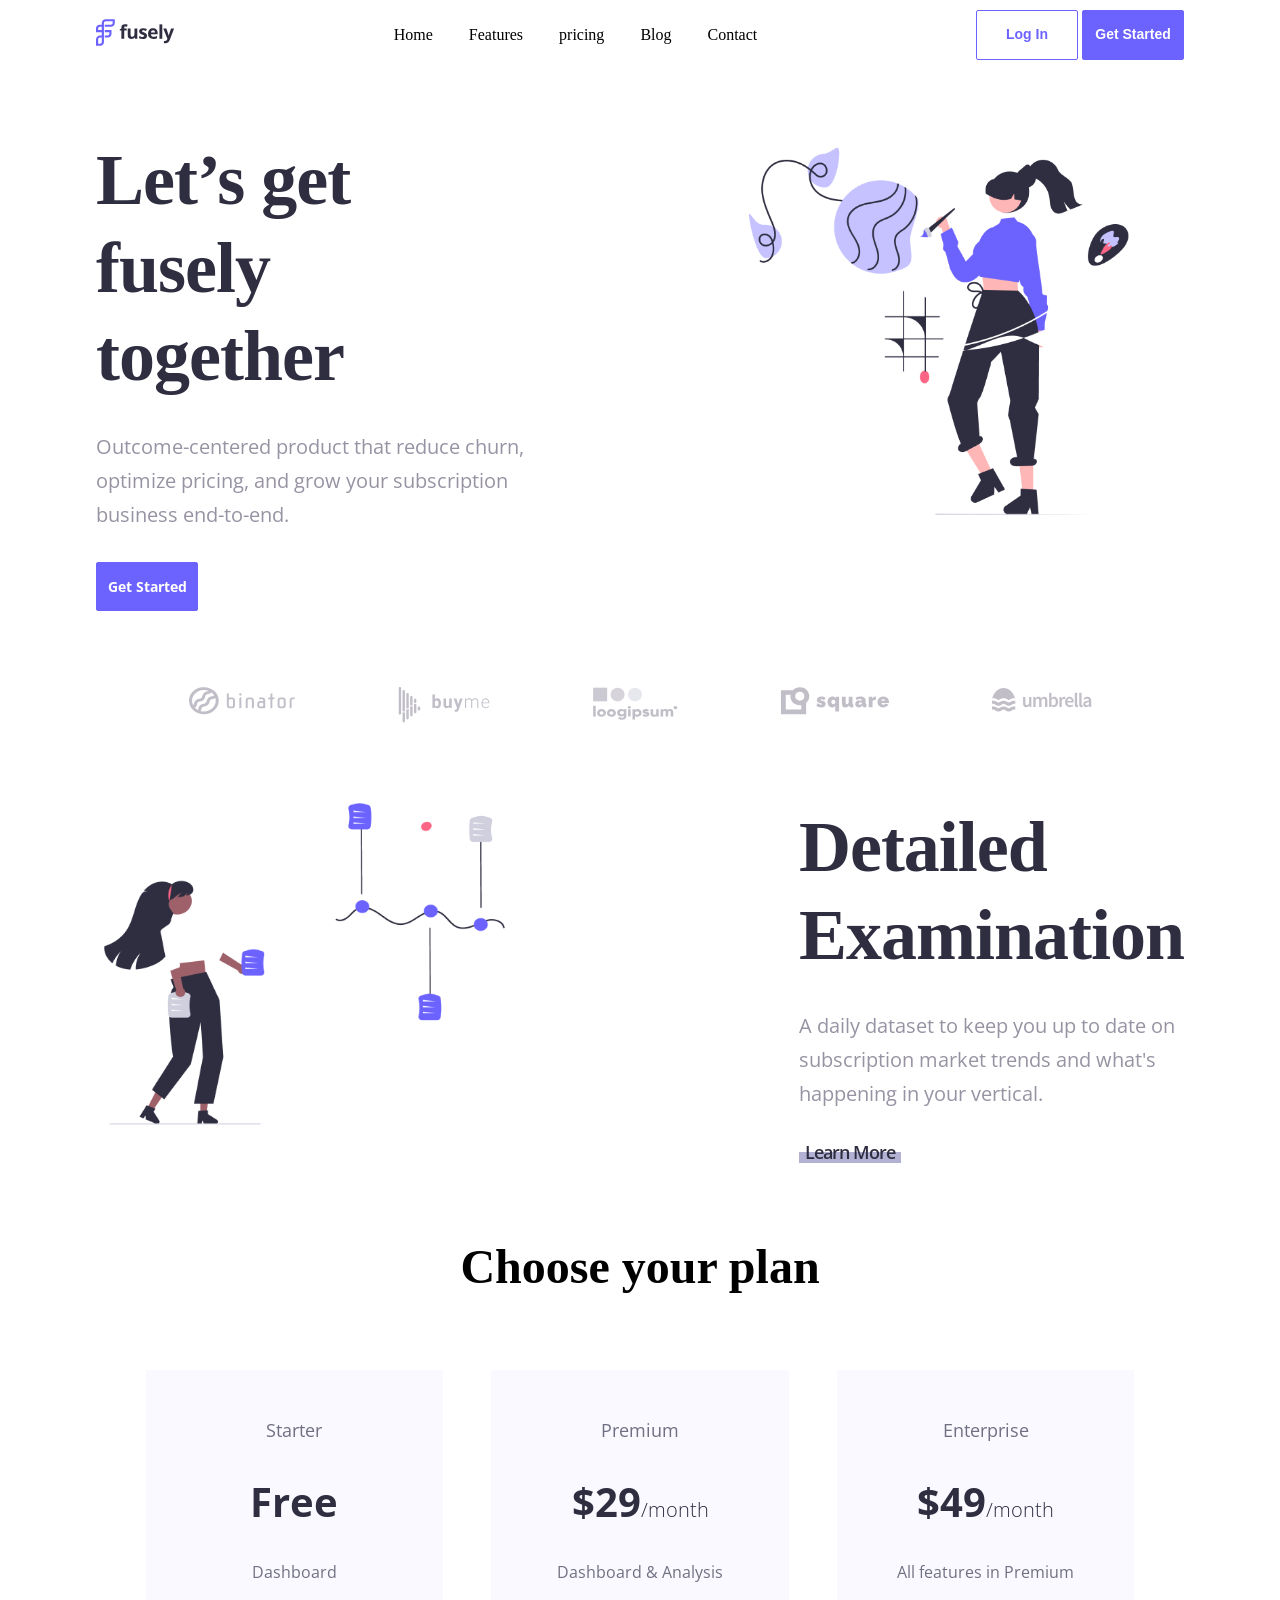
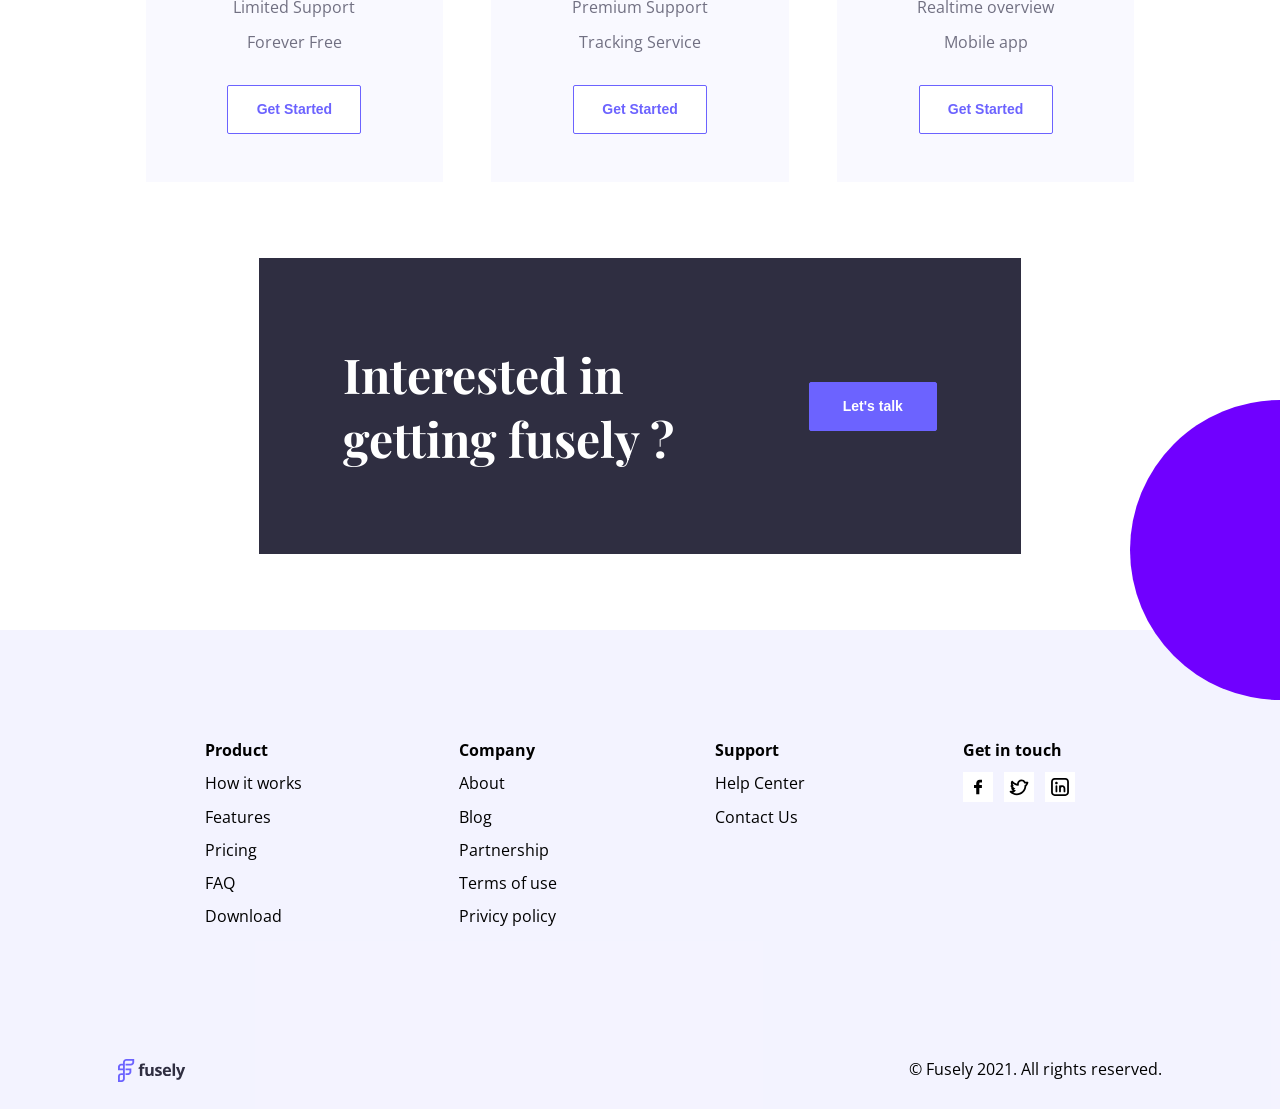
==== markup.html @ 95446237 "Fusely" ====
<!DOCTYPE html>
<html lang="en">
  <head>
    <meta charset="UTF-8" />
    <meta http-equiv="X-UA-Compatible" content="IE=edge" />
    <meta name="viewport" content="width=device-width, initial-scale=1.0" />
    <link rel="stylesheet" href="styles/style.css" />
    <link
      rel="stylesheet"
      href="https://fonts.googleapis.com/css?family=Playfair+Display"
    />
    <link
      href="https://fonts.googleapis.com/css?family=Open+Sans"
      rel="stylesheet"
    />
    <title>Document</title>
  </head>
  <body>
    <header class="container">
      <div class="row space-between align-center">
        <div>
          <img src="./src/img/Logo.svg" />
        </div>
        <nav>
          <ul class="nav_link desktop">
            <li>Home</li>
            <li>Features</li>
            <li>pricing</li>
            <li>Blog</li>
            <li>Contact</li>
          </ul>
        </nav>
        <div class="btn_container desktop">
          <button class="secondary_btn">Log In</button>
          <button class="primary_btn">Get Started</button>
        </div>
        <div class="box column burger">
          <div class="line"></div>
          <div class="line"></div>
          <div class="line"></div>
        </div>
      </div>
    </header>
    <section class="mt-76">
      <div class="container">
        <div class="row space-between">
          <div class="banner_content_wrapper">
            <h1 class="desktop">
              Let’s get <br />
              fusely <br />
              together
            </h1>

            <h1 class="ipad">Let’s get fusely together</h1>
            <p>
              Outcome-centered product that reduce churn,<br />
              optimize pricing, and grow your subscription<br />
              business end-to-end.
            </p>
            <button class="primary_btn sans">Get Started</button>
          </div>
          <div class="banner_img_wrapper">
            <img src="./src/img/Group 36.png" alt="" />
          </div>
        </div>
      </div>
    </section>
    <section class="mt-76">
      <div class="container">
        <div class="row clients">
          <div>
            <img src="./src/img/binator logo.svg" alt="" />
          </div>
          <div>
            <img src="./src/img/buyme logo.svg" alt="" />
          </div>
          <div>
            <img src="./src/img/loogipsum logo.svg" alt="" />
          </div>
          <div>
            <img src="./src/img/square logo.svg" alt="" />
          </div>
          <div>
            <img src="./src/img/umbrella logo.svg" alt="" />
          </div>
        </div>
      </div>
    </section>
    <section class="mt-76">
      <div class="container">
        <div class="row space-between reverse">
          <div class="banner_content_wrapper kak h1_ipad">
            <h1 class="desktop">
              Detailed<br />
              Examination
            </h1>

            <h1 class="ipad">Detailed Examination</h1>
            <p class="desktop">
              A daily dataset to keep you up to date on <br />subscription
              market trends and what's <br />happening in your vertical.
            </p>

            <p class="ipad">
              A daily dataset to keep you up to date on subscription market
              trends and what's happening in your vertical.
            </p>
            <button class="more sans">Learn More</button>
          </div>
          <div class="image_wrapper_2">
            <img src="./src/img/Section Image.png" alt="" />
          </div>
        </div>
      </div>
    </section>

    <section id="fourth" class="mt-76">
      <div class="container">
        <center>
          <h1 class="choose">Choose your plan</h1>
        </center>

        <div class="cards sans centering row mt-76">
          <div class="element centering column">
            <p>Starter</p>
            <h1>Free</h1>

            <div class="column">
              <p>Dashboard</p>
              <p>Limited Support</p>
              <p>Forever Free</p>
            </div>

            <button class="secondary_btn">Get Started</button>
          </div>

          <div class="element centering column">
            <p>Premium</p>
            <h1>$29<span>/month</span></h1>
            <div class="column">
              <p>Dashboard & Analysis</p>
              <p>Premium Support</p>
              <p>Tracking Service</p>
            </div>
            <button class="secondary_btn">Get Started</button>
          </div>

          <div class="element centering column">
            <p>Enterprise</p>
            <h1>$49<span>/month</span></h1>
            <div class="column">
              <p>All features in Premium</p>
              <p>Realtime overview</p>
              <p>Mobile app</p>
            </div>
            <button class="secondary_btn">Get Started</button>
          </div>
        </div>
      </div>
    </section>

    <section class="mt-76" id="blog">
      <div class="container">
        <div class="blog-row row centering">
          <h1>From our blog</h1>
          <button class="secondary_btn">Let's talk</button>
        </div>
        <div class="mt-76 blog-column column sans">
          <div class="row nowrap">
            <img src="/src/img/blog1.png" alt="" />

            <div class="column">
              <h2>What’s Fusely?</h2>

              <p>
                A brand new company, created for everyone. This article will
                help you understand what "fusely" stands for.
              </p>
              <button class="more">Read More</button>
            </div>
          </div>
          <div class="row nowrap">
            <img src="/src/img/blog2.png" alt="" />

            <div class="column">
              <h2>What’s Fusely?</h2>

              <p>
                A brand new company, created for everyone. This article will
                help you understand what "fusely" stands for.
              </p>
              <button class="more">Read More</button>
            </div>
          </div>
          <div class="row nowrap">
            <img src="/src/img/blog3.png" alt="" />

            <div class="column">
              <h2>What’s Fusely?</h2>

              <p>
                A brand new company, created for everyone. This article will
                help you understand what "fusely" stands for.
              </p>
              <button class="more">Read More</button>
            </div>
          </div>
        </div>
      </div>
    </section>

    <section class="mt-76">
      <div class="container ipad_container">
        <div class="centering row last">
          <h1>
            Interested in <br />
            getting fusely ?
          </h1>
          <button class="primary_btn">Let's talk</button>
        </div>
      </div>
    </section>

    <footer class="mt-76 sans ipad_footer">
      <div class="container">
        <div class="footer_info centering row">
          <div class="inform column">
            <strong>Product</strong>
            <a>How it works</a>
            <a>Features</a>
            <a>Pricing</a>
            <a>FAQ</a>
            <a>Download</a>
          </div>

          <div class="inform column">
            <strong>Company</strong>
            <a>About</a>
            <a>Blog</a>
            <a>Partnership</a>
            <a>Terms of use</a>
            <a>Privicy policy</a>
          </div>

          <div class="flex_start inform column">
            <strong>Support</strong>
            <a>Help Center</a>
            <a>Contact Us</a>
          </div>
          <div class="flex_start inform column">
            <strong>Get in touch</strong>

            <div class="row weblinks">
              <a>
                <img
                  class="footer-logo"
                  height="30px"
                  Bgcolor="lightblue"
                  src="./src/img/facebook-svgrepo-com.svg"
                  alt=""
                />
              </a>
              <a>
                <img
                  class="footer-logo"
                  height="30px"
                  src="./src/img/twitter-svgrepo-com (2).svg"
                  alt=""
                />
              </a>

              <a>
                <img
                  class="footer-logo"
                  height="30px"
                  src="./src/img/linkedin-svgrepo-com.svg"
                  alt=""
                />
              </a>
            </div>
          </div>
        </div>
        <div class="deep_footer sans row">
          <div class="last-left">
            <img height="25" src="./src/img/Logo.svg" />
          </div>

          <p class="last-right">© Fusely 2021. All rights reserved.</p>
        </div>
      </div>
      <div class="blue-circle"></div>
    </footer>
  </body>
</html>
---- styles/style.css ----
* {
  margin: 0;
  padding: 0;
}
body {
  padding-top: 10px;
}
img {
  width: 100%;
}
.container {
  width: 85%;
  margin: 0 auto;
}
.sans {
  font-family: "Open Sans", sans-serif;
}
.row {
  display: flex;
  flex-wrap: wrap;
}

.column {
  display: flex;
  flex-direction: column;
}
.mt-76 {
  margin-top: 4.75rem;
}
.space-between {
  justify-content: space-between;
}
.align-center {
  align-items: center;
}
.nav_link {
  list-style: none;
  display: flex;
  gap: 2.25rem;
}

li {
  position: relative;
}

li:hover::after {
  position: absolute;
  content: "";
  width: 100%;
  height: 0.25rem;
  background-color: #6c63ff;
  bottom: -0.625rem;
  left: 0;
}
.secondary_btn {
  width: 6.375rem;
  height: 3.1rem;
  border: 1px solid #6c63ff;
  border-radius: 2px;
  background-color: transparent;
  font-style: normal;
  font-weight: 700;
  font-size: 0.875rem;
  line-height: 1.1rem;
  text-align: center;
  color: #6c63ff;
}
.flex_start {
  align-self: flex-start;
}
.primary_btn {
  width: 6.375rem;
  height: 3.1rem;
  border: 1px solid #6c63ff;
  border-radius: 2px;
  background-color: #6c63ff;

  font-style: normal;
  font-weight: 700;
  font-size: 0.875rem;
  line-height: 1.1rem;
  text-align: center;
  color: white;
}
.banner_content_wrapper {
  display: flex;
  flex-direction: column;
  gap: 1.875rem;
}

.banner_content_wrapper h1 {
  font-style: normal;
  font-weight: 700;
  font-size: 4.5rem;
  line-height: 5.5rem;
  letter-spacing: -1px;
  color: #2f2e41;
}
.banner_content_wrapper p {
  font-family: "Open Sans", sans-serif;
  font-style: normal;
  font-weight: 400;
  font-size: 1.25rem;
  line-height: 2.125rem;
  color: #9893a3;
}
.clients {
  gap: 102px;
  justify-content: center;
}

.more {
  font-style: normal;
  font-weight: 600;
  font-size: 1.125rem;
  line-height: 1.25rem;
  letter-spacing: -1px;
  color: #2f2e41;
  background: rgb(255, 255, 255);
  width: 6.375rem;
  height: 1.375rem;
  border: none;
  background: linear-gradient(
    180deg,
    rgba(255, 255, 255, 1) 50%,
    rgba(74, 70, 151, 0.418) 50%
  );
}
.centering {
  align-items: center;
  justify-content: center;
}

.choose {
  font-style: Bold;
  font-size: 3rem;
}

.cards {
  gap: 3rem;
  font-style: normal;
  font-weight: 400;
  font-size: 1.125rem;
}

.element {
  gap: 2rem;
  width: 20%;
  padding: 3rem 2.5rem;
  background-color: rgba(236, 235, 255, 0.3);
  text-align: center;
  color: #717082;
}

.element h1 {
  font-size: 2.5rem;
  color: #2f2e41;
}

.element:hover {
  color: #ffffff;
  transform: scale(1.1);
  transition: transform 0.4s ease-in-out;
  background-color: rgba(108, 99, 255, 1);
  text-align: center;
}

.element:hover h1 {
  color: #ffffff;
}

.element h1 span {
  font-size: 20px;
  font-weight: 100;
}

.cards button {
  width: 8.375rem;
  color: #6c63ff;
  background-color: #ffffff;
}
.cards div div {
  gap: 0.8rem;
  font-size: 0.975rem;
}

.blog-row {
  font-family: "Playfair Display";
  justify-content: space-between;
}

.blog-row h1 {
  font-size: 4rem;
}
.blog-column {
  gap: 1.1rem;
}
.blog-column img {
  width: 50%;
}
.nowrap {
  flex-wrap: nowrap;
  gap: 27px;
}

.nowrap .column {
  gap: 1rem;
}
.nowrap h2 {
  font-size: 1.2rem;
  font-style: normal;
  color: #2f2e41;
}
.nowrap p {
  font-size: 1rem;
  font-weight: 400;
  font-style: normal;
  color: #9893a3;
}

.nowrap div {
  justify-content: center;
}
.last {
  box-sizing: border-box;
  width: 70%;
  background-color: rgba(47, 46, 65, 1);
  margin: 0 auto;
  justify-content: space-between;
  padding: 5.25rem;
}

.last h1 {
  font-family: "Playfair Display";
  font-size: 3rem;
  color: #ffffff;
}

.last button {
  width: 8rem;
}

footer {
  width: 100%;
  background-color: rgba(236, 235, 255, 0.6);
  position: relative;
}
.footer_info {
  padding: 10%;
  justify-content: space-between;
}

.inform {
  gap: 0.7rem;
}

.deep_footer {
  justify-content: space-between;
  padding: 2%;
}

.blue-circle {
  position: absolute;
  width: 240px;
  height: 240px;
  background-color: rgba(112, 0, 255, 1);
  top: -230px;
  right: 0;
  width: 150px;
  height: 300px;
  border-radius: 150px 0 0 150px;
}

.ipad,
.burger,
#blog {
  display: none;
}

.box {
  gap: 3px;
  width: 25px;
  height: 20px;
}
.line {
  width: 25px;
  height: 3px;
  background-color: #6c63ff;
  border-radius: 1px;
}

.image_wrapper_2 {
  order: -1;
  width: 40%;
}

.banner_img_wrapper {
  width: 40%;
}

.inform img {
  background-color: white;
}
.weblinks {
  gap: 0.7rem;
}

@media only screen and (max-width: 850px) {
  .banner_content_wrapper {
    order: -2;
  }
  .image_wrapper_2,
  .banner_img_wrapper {
    width: unset;
  }
  .ipad_container,
  .last {
    width: 100%;
  }

  .last h1 {
    font-size: 2rem;
  }

  .ipad_footer {
    margin-top: 0;
  }
  .cards {
    flex-direction: column;
    align-items: center;
    justify-content: center;
  }
  .element {
    width: 80%;
  }

  .blue-circle {
    display: none;
  }
}
@media only screen and (max-width: 791px) {
  .desktop {
    display: none;
  }

  .ipad,
  #blog {
    display: block;
  }

  .burger {
    display: flex;
  }
  .banner_content_wrapper h1 {
    font-style: normal;
    font-weight: 700;
    font-size: 3.5rem;
    line-height: 3rem;
    letter-spacing: -1px;
    color: #2f2e41;
  }
  .h1_ipad h1 {
    font-size: 3rem;
  }

  .clients {
    gap: 1rem;
  }
}

@media only screen and (max-width: 620px) {
  .last {
    flex-direction: column;
    gap: 30px;
  }

  .last button {
    width: 10rem;
  }

  .footer_info {
    display: grid;
    grid-template-columns: repeat(2, 1fr);
    grid-gap: 25px;
  }

  .blog-row,
  .nowrap {
    flex-direction: column;
  }
  .nowrap img {
    width: 100%;
  }
  .blog-row h1 {
    font-size: 2.8rem;
  }
}
@media only screen and (max-width: 345px) {
  .element {
    width: 70%;
  }
  .banner_content_wrapper h1 {
    font-size: 2.5rem;
  }

  .blog-row h1 {
    font-size: 2rem;
  }
}
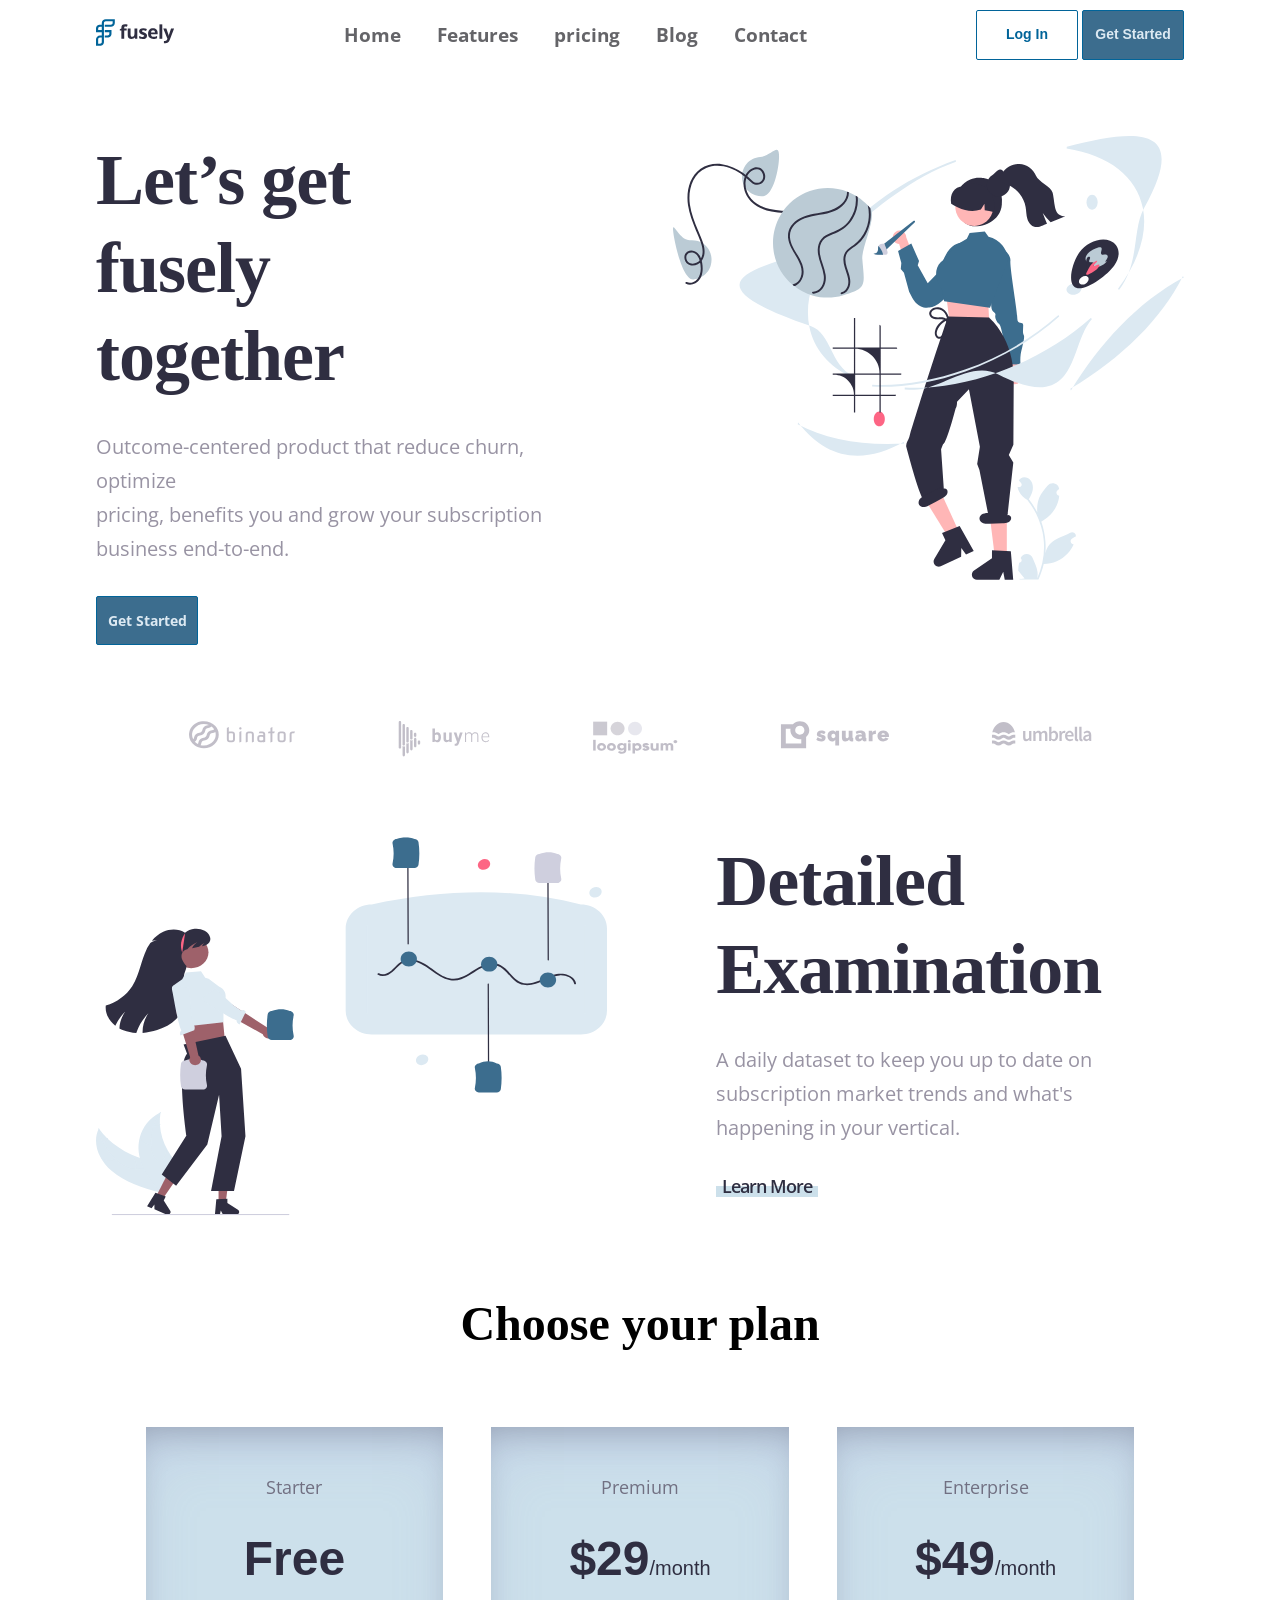
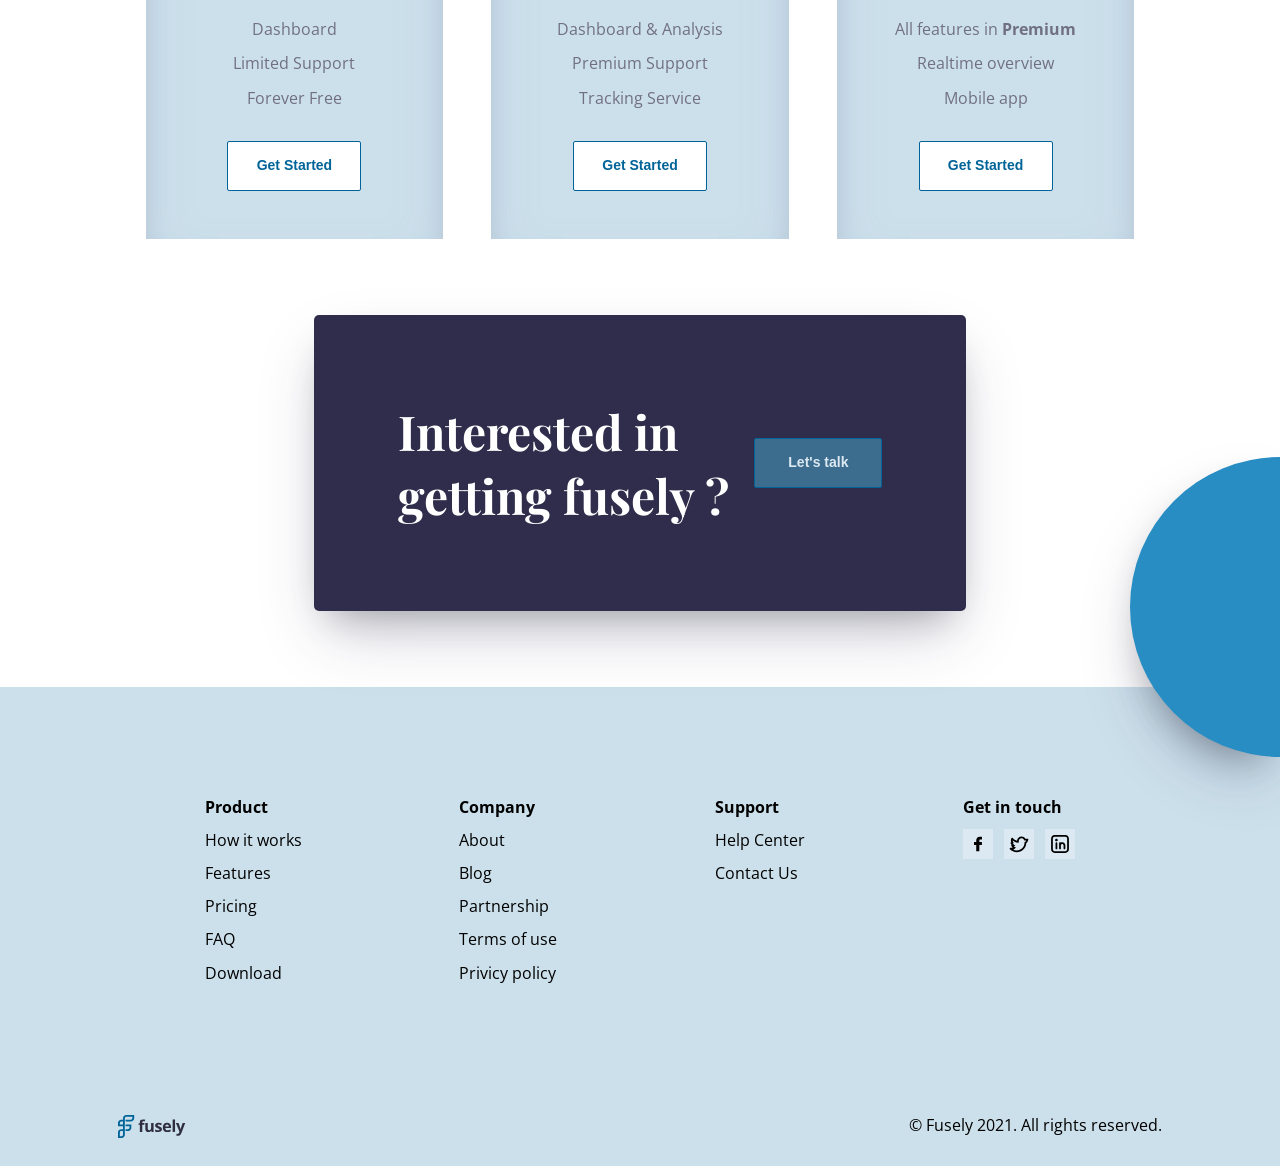
==== commit 8f23e457: "fully responsive" ====
--- a/markup.html
+++ b/markup.html
@@ -22,15 +22,15 @@
           <img src="./src/img/Logo.svg" />
         </div>
         <nav>
-          <ul class="nav_link desktop">
-            <li>Home</li>
-            <li>Features</li>
-            <li>pricing</li>
-            <li>Blog</li>
-            <li>Contact</li>
+          <ul class="nav_link sans">
+            <a href="/markup.html"><li>Home</li></a>
+            <a href="#features"><li>Features</li></a>
+            <a href="#pricing"><li>pricing</li></a>
+            <a href="#blog"><li>Blog</li></a>
+            <a href="#footer"><li>Contact</li></a>
           </ul>
         </nav>
-        <div class="btn_container desktop">
+        <div class="btn_container">
           <button class="secondary_btn">Log In</button>
           <button class="primary_btn">Get Started</button>
         </div>
@@ -41,26 +41,26 @@
         </div>
       </div>
     </header>
+
     <section class="mt-76">
       <div class="container">
         <div class="row space-between">
           <div class="banner_content_wrapper">
-            <h1 class="desktop">
+            <h1>
               Let’s get <br />
               fusely <br />
               together
             </h1>
 
-            <h1 class="ipad">Let’s get fusely together</h1>
             <p>
-              Outcome-centered product that reduce churn,<br />
-              optimize pricing, and grow your subscription<br />
+              Outcome-centered product that reduce churn, optimize
+              <br />pricing, benefits you and grow your subscription<br />
               business end-to-end.
             </p>
             <button class="primary_btn sans">Get Started</button>
           </div>
           <div class="banner_img_wrapper">
-            <img src="./src/img/Group 36.png" alt="" />
+            <img src="./src/img/a0.svg" alt="" />
           </div>
         </div>
       </div>
@@ -86,35 +86,29 @@
         </div>
       </div>
     </section>
-    <section class="mt-76">
+    <section class="mt-76" id="features">
       <div class="container">
         <div class="row space-between reverse">
           <div class="banner_content_wrapper kak h1_ipad">
-            <h1 class="desktop">
+            <h1>
               Detailed<br />
               Examination
             </h1>
-
-            <h1 class="ipad">Detailed Examination</h1>
-            <p class="desktop">
+            <p>
               A daily dataset to keep you up to date on <br />subscription
               market trends and what's <br />happening in your vertical.
             </p>
 
-            <p class="ipad">
-              A daily dataset to keep you up to date on subscription market
-              trends and what's happening in your vertical.
-            </p>
             <button class="more sans">Learn More</button>
           </div>
           <div class="image_wrapper_2">
-            <img src="./src/img/Section Image.png" alt="" />
-          </div>
-        </div>
-      </div>
-    </section>
-
-    <section id="fourth" class="mt-76">
+            <img src="./src/img/a1.svg" alt="" />
+          </div>
+        </div>
+      </div>
+    </section>
+
+    <section id="pricing" class="mt-76">
       <div class="container">
         <center>
           <h1 class="choose">Choose your plan</h1>
@@ -149,7 +143,7 @@
             <p>Enterprise</p>
             <h1>$49<span>/month</span></h1>
             <div class="column">
-              <p>All features in Premium</p>
+              <p>All features in <strong>Premium</strong></p>
               <p>Realtime overview</p>
               <p>Mobile app</p>
             </div>
@@ -167,7 +161,7 @@
         </div>
         <div class="mt-76 blog-column column sans">
           <div class="row nowrap">
-            <img src="/src/img/blog1.png" alt="" />
+            <img src="./src/img/blog1.png" alt="" />
 
             <div class="column">
               <h2>What’s Fusely?</h2>
@@ -180,27 +174,28 @@
             </div>
           </div>
           <div class="row nowrap">
-            <img src="/src/img/blog2.png" alt="" />
-
-            <div class="column">
-              <h2>What’s Fusely?</h2>
+            <img src="./src/img/blog2.png" alt="" />
+
+            <div class="column">
+              <h2>Introducing Fusely Engage</h2>
 
               <p>
-                A brand new company, created for everyone. This article will
-                help you understand what "fusely" stands for.
+                We’re happy to announce the Fusely Engage. The first growth
+                automation platform designed for the digital interactions.
               </p>
               <button class="more">Read More</button>
             </div>
           </div>
           <div class="row nowrap">
-            <img src="/src/img/blog3.png" alt="" />
-
-            <div class="column">
-              <h2>What’s Fusely?</h2>
+            <img src="./src/img/blog3.png" alt="" />
+
+            <div class="column">
+              <h2>Premium vs Enterprise plan</h2>
 
               <p>
-                A brand new company, created for everyone. This article will
-                help you understand what "fusely" stands for.
+                Let’s compare our most popular plans: Premium and Enterprise.
+                This article will help you decide which one will be better for
+                your needs.
               </p>
               <button class="more">Read More</button>
             </div>
@@ -221,7 +216,7 @@
       </div>
     </section>
 
-    <footer class="mt-76 sans ipad_footer">
+    <footer id="footer" class="mt-76 sans ipad_footer">
       <div class="container">
         <div class="footer_info centering row">
           <div class="inform column">
@@ -280,7 +275,7 @@
             </div>
           </div>
         </div>
-        <div class="deep_footer sans row">
+        <div class="deep_footer sans row space-between">
           <div class="last-left">
             <img height="25" src="./src/img/Logo.svg" />
           </div>
--- a/styles/style.css
+++ b/styles/style.css
@@ -4,6 +4,19 @@
 }
 body {
   padding-top: 10px;
+}
+
+body::-webkit-scrollbar {
+  width: 1.2em;
+}
+
+body::-webkit-scrollbar-track {
+  box-shadow: inset 0 0 6px rgba(0, 0, 0, 0.3);
+}
+
+body::-webkit-scrollbar-thumb {
+  background-color: #016499;
+  outline: 1px solid slategrey;
 }
 img {
   width: 100%;
@@ -37,10 +50,21 @@
   list-style: none;
   display: flex;
   gap: 2.25rem;
+  font-weight: bold;
+  font-size: 1.2rem;
+}
+
+.nav_link a {
+  text-decoration: none;
+}
+
+a:visited {
+  color: #9893a3;
 }
 
 li {
   position: relative;
+  color: #3a393ec8;
 }
 
 li:hover::after {
@@ -48,14 +72,14 @@
   content: "";
   width: 100%;
   height: 0.25rem;
-  background-color: #6c63ff;
+  background-color: #016499;
   bottom: -0.625rem;
   left: 0;
 }
 .secondary_btn {
   width: 6.375rem;
   height: 3.1rem;
-  border: 1px solid #6c63ff;
+  border: 1px solid #016499;
   border-radius: 2px;
   background-color: transparent;
   font-style: normal;
@@ -63,29 +87,44 @@
   font-size: 0.875rem;
   line-height: 1.1rem;
   text-align: center;
-  color: #6c63ff;
-}
+  color: #016499;
+}
+
+.secondary_btn:hover {
+  background-color: #3c6d8e;
+  color: #dce9f2;
+  border: none;
+}
+
 .flex_start {
   align-self: flex-start;
 }
 .primary_btn {
   width: 6.375rem;
   height: 3.1rem;
-  border: 1px solid #6c63ff;
+  border: 1px solid #016499;
   border-radius: 2px;
-  background-color: #6c63ff;
+  background-color: #3c6d8e;
 
   font-style: normal;
   font-weight: 700;
   font-size: 0.875rem;
   line-height: 1.1rem;
   text-align: center;
-  color: white;
-}
+  color: #dce9f2;
+}
+
+.primary_btn:hover {
+  background-color: #dce9f2;
+  color: #3c6d8e;
+  border: none;
+}
+
 .banner_content_wrapper {
   display: flex;
   flex-direction: column;
   gap: 1.875rem;
+  width: 43%;
 }
 
 .banner_content_wrapper h1 {
@@ -123,9 +162,10 @@
   background: linear-gradient(
     180deg,
     rgba(255, 255, 255, 1) 50%,
-    rgba(74, 70, 151, 0.418) 50%
+    #01649933 50%
   );
 }
+
 .centering {
   align-items: center;
   justify-content: center;
@@ -147,27 +187,35 @@
   gap: 2rem;
   width: 20%;
   padding: 3rem 2.5rem;
-  background-color: rgba(236, 235, 255, 0.3);
+  background-color: #01649933;
+  box-shadow: rgba(148, 148, 209, 0.25) 0px 30px 60px -12px inset,
+    rgba(0, 0, 0, 0.3) 0px 18px 36px -18px inset;
   text-align: center;
   color: #717082;
 }
-
 .element h1 {
-  font-size: 2.5rem;
+  font-size: 3rem;
   color: #2f2e41;
+  font-family: "Helvetica Neue Bold", Helvetica, Arial, sans-serif;
+  font-weight: bolder;
 }
 
 .element:hover {
-  color: #ffffff;
-  transform: scale(1.1);
-  transition: transform 0.4s ease-in-out;
-  background-color: rgba(108, 99, 255, 1);
+  transition: transform 0.5s ease-out, color 0.7s ease-in;
+  transform: scale(1.2);
+  background-color: #3c6d8e;
   text-align: center;
+  border-radius: 5px;
+  color: #feebef;
 }
 
 .element:hover h1 {
-  color: #ffffff;
-}
+  transition: color 0.7s ease-in;
+  color: #feebef;
+}
+/* .element:hover,
+.element:hover h1:hover {
+} */
 
 .element h1 span {
   font-size: 20px;
@@ -176,7 +224,7 @@
 
 .cards button {
   width: 8.375rem;
-  color: #6c63ff;
+  color: #016499;
   background-color: #ffffff;
 }
 .cards div div {
@@ -221,12 +269,21 @@
 .nowrap div {
   justify-content: center;
 }
+.nowrap img {
+  box-shadow: rgba(50, 50, 93, 0.25) 0px 50px 100px -20px,
+    rgba(0, 0, 0, 0.3) 0px 30px 60px -30px,
+    rgba(10, 37, 64, 0.35) 0px -2px 6px 0px inset;
+}
 .last {
   box-sizing: border-box;
-  width: 70%;
-  background-color: rgba(47, 46, 65, 1);
+  border-radius: 5px;
+  box-shadow: rgba(50, 50, 93, 0.25) 0px 30px 60px -12px,
+    rgba(0, 0, 0, 0.3) 0px 18px 36px -18px;
+  width: 60%;
+  background-color: #2f2d4b;
   margin: 0 auto;
   justify-content: space-between;
+
   padding: 5.25rem;
 }
 
@@ -242,7 +299,7 @@
 
 footer {
   width: 100%;
-  background-color: rgba(236, 235, 255, 0.6);
+  background-color: #01649933;
   position: relative;
 }
 .footer_info {
@@ -255,7 +312,6 @@
 }
 
 .deep_footer {
-  justify-content: space-between;
   padding: 2%;
 }
 
@@ -263,15 +319,16 @@
   position: absolute;
   width: 240px;
   height: 240px;
-  background-color: rgba(112, 0, 255, 1);
+  background-color: #288dc3;
   top: -230px;
   right: 0;
   width: 150px;
   height: 300px;
   border-radius: 150px 0 0 150px;
-}
-
-.ipad,
+  box-shadow: rgba(50, 50, 93, 0.25) 0px 30px 60px -12px,
+    rgba(0, 0, 0, 0.3) 0px 18px 36px -18px;
+}
+
 .burger,
 #blog {
   display: none;
@@ -285,30 +342,38 @@
 .line {
   width: 25px;
   height: 3px;
-  background-color: #6c63ff;
+  background-color: #016499;
   border-radius: 1px;
 }
 
 .image_wrapper_2 {
   order: -1;
-  width: 40%;
+  width: 47%;
 }
 
 .banner_img_wrapper {
-  width: 40%;
+  width: 47%;
 }
 
 .inform img {
-  background-color: white;
+  background-color: #dce9f2;
 }
 .weblinks {
   gap: 0.7rem;
 }
 
-@media only screen and (max-width: 850px) {
+@media only screen and (max-width: 970px) {
+  br {
+    display: none;
+  }
+  .nav_link {
+    font-size: 0.875rem;
+  }
   .banner_content_wrapper {
     order: -2;
-  }
+    width: unset;
+  }
+
   .image_wrapper_2,
   .banner_img_wrapper {
     width: unset;
@@ -339,11 +404,11 @@
   }
 }
 @media only screen and (max-width: 791px) {
-  .desktop {
+  .nav_link,
+  .btn_container {
     display: none;
   }
 
-  .ipad,
   #blog {
     display: block;
   }
@@ -394,7 +459,30 @@
   .blog-row h1 {
     font-size: 2.8rem;
   }
-}
+  .last {
+    padding: 1.25rem;
+  }
+  .last h1 {
+    font-size: 1.3rem;
+  }
+  footer img {
+    height: 22px;
+  }
+
+  .blog-column {
+    gap: 4rem;
+  }
+}
+
+@media only screen and (max-width: 430px) {
+  .deep_footer {
+    flex-direction: column;
+    align-items: center;
+    justify-content: center;
+    font-size: 0.8rem;
+  }
+}
+
 @media only screen and (max-width: 345px) {
   .element {
     width: 70%;
